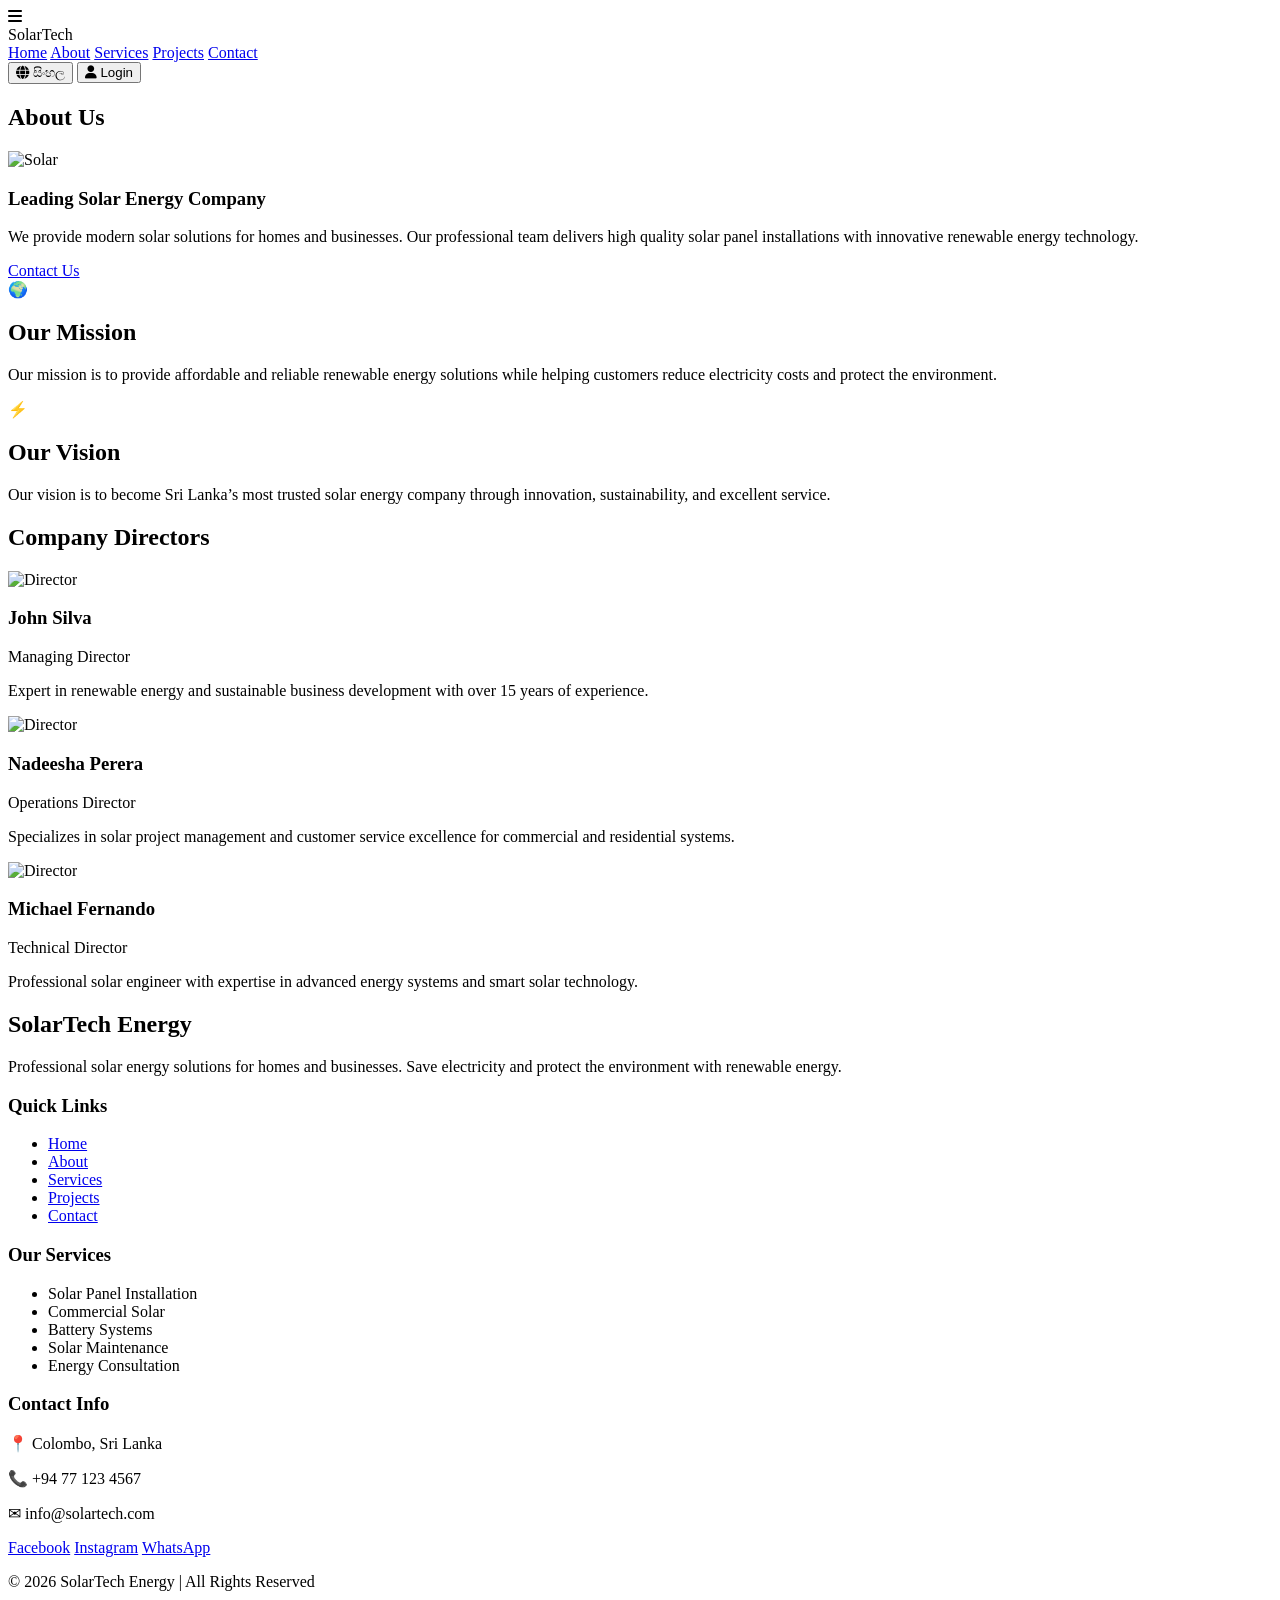
==== about.html @ 5d61673c "Add files via upload" ====
<!DOCTYPE html>
<html lang="en">
<head>
  <meta charset="UTF-8">
  <meta name="viewport" content="width=device-width, initial-scale=1.0">

  <title>SolarTech Energy - About</title>

  <!-- FONT AWESOME -->
  <link rel="stylesheet"
  href="https://cdnjs.cloudflare.com/ajax/libs/font-awesome/6.5.1/css/all.min.css">
<link rel="stylesheet" href="Css/about.css">
</head>

<body>



<!-- HEADER -->
<header>

  <!-- Mobile Menu -->
  <div class="menu-toggle" onclick="toggleMenu()">
    <i class="fa-solid fa-bars"></i>
  </div>

  <!-- Logo -->
  <div class="logo" id="logo">SolarTech</div>

  <!-- Navigation -->
  <nav id="navbar">
    <a href="index.html" id="nav-home">Home</a>
    <a href="about.html" id="nav-about">About</a>
    <a href="services.html" id="nav-services">Services</a>
    <a href="projects.html" id="nav-projects">Projects</a>
    <a href="contact.html" id="nav-contact">Contact</a>
  </nav>

  <!-- Right Buttons -->
  <div class="header-actions">

    <button class="lang-btn" id="lang-btn" onclick="toggleLanguage()">
      <i class="fa-solid fa-globe"></i> <span>සිංහල</span>
    </button>

    <button class="login-btn">
      <i class="fa-solid fa-user"></i>
      <span>Login</span>
    </button>

  </div>

</header>

<!-- ABOUT -->
<section id="about">

  <div class="section-title">
    <h2>About Us</h2>
  </div>

  <div class="about">

    <img src="https://images.unsplash.com/photo-1497440001374-f26997328c1b?q=80&w=1200&auto=format&fit=crop" alt="Solar">

    <div class="about-content">

      <h3>Leading Solar Energy Company</h3>

      <p>
        We provide modern solar solutions for homes and businesses.
        Our professional team delivers high quality solar panel
        installations with innovative renewable energy technology.
      </p>

      <a href="contact.html" class="btn">
        Contact Us
      </a>

    </div>

  </div>

</section>

<!-- MISSION & VISION -->
<section class="mission-vision">

  <div class="mv-card">

    <div class="mv-icon">🌍</div>

    <h2>Our Mission</h2>

    <p>
      Our mission is to provide affordable and reliable renewable
      energy solutions while helping customers reduce electricity costs
      and protect the environment.
    </p>

  </div>

  <div class="mv-card">

    <div class="mv-icon">⚡</div>

    <h2>Our Vision</h2>

    <p>
      Our vision is to become Sri Lanka’s most trusted solar energy
      company through innovation, sustainability, and excellent service.
    </p>

  </div>

</section>

<!-- DIRECTORS -->
<section class="directors">

  <div class="section-title">
    <h2>Company Directors</h2>
  </div>

  <div class="director-container">

    <!-- DIRECTOR -->
    <div class="director-card">

      <img src="https://randomuser.me/api/portraits/men/32.jpg" alt="Director">

      <h3>John Silva</h3>

      <span>Managing Director</span>

      <p>
        Expert in renewable energy and sustainable business development
        with over 15 years of experience.
      </p>

    </div>

    <!-- DIRECTOR -->
    <div class="director-card">

      <img src="https://randomuser.me/api/portraits/women/44.jpg" alt="Director">

      <h3>Nadeesha Perera</h3>

      <span>Operations Director</span>

      <p>
        Specializes in solar project management and customer service
        excellence for commercial and residential systems.
      </p>

    </div>

    <!-- DIRECTOR -->
    <div class="director-card">

      <img src="https://randomuser.me/api/portraits/men/75.jpg" alt="Director">

      <h3>Michael Fernando</h3>

      <span>Technical Director</span>

      <p>
        Professional solar engineer with expertise in advanced
        energy systems and smart solar technology.
      </p>

    </div>

  </div>

</section>

<!-- FOOTER -->
<footer class="footer">

  <div class="footer-container">

    <div class="footer-box">

      <h2>SolarTech Energy</h2>

      <p>
        Professional solar energy solutions for homes and businesses.
        Save electricity and protect the environment with renewable energy.
      </p>

    </div>

    <div class="footer-box">

      <h3>Quick Links</h3>

      <ul>
        <li><a href="index.html">Home</a></li>
        <li><a href="about.html">About</a></li>
        <li><a href="services.html">Services</a></li>
        <li><a href="projects.html">Projects</a></li>
        <li><a href="contact.html">Contact</a></li>
      </ul>

    </div>

    <div class="footer-box">

      <h3>Our Services</h3>

      <ul>
        <li>Solar Panel Installation</li>
        <li>Commercial Solar</li>
        <li>Battery Systems</li>
        <li>Solar Maintenance</li>
        <li>Energy Consultation</li>
      </ul>

    </div>

    <div class="footer-box">

      <h3>Contact Info</h3>

      <p>📍 Colombo, Sri Lanka</p>
      <p>📞 +94 77 123 4567</p>
      <p>✉ info@solartech.com</p>

      <div class="social-icons">
        <a href="#">Facebook</a>
        <a href="#">Instagram</a>
        <a href="#">WhatsApp</a>
      </div>

    </div>

  </div>

  <div class="footer-bottom">
    <p>© 2026 SolarTech Energy | All Rights Reserved</p>
  </div>

</footer>

<script src="Js/about.js"></script>
</body>
</html>
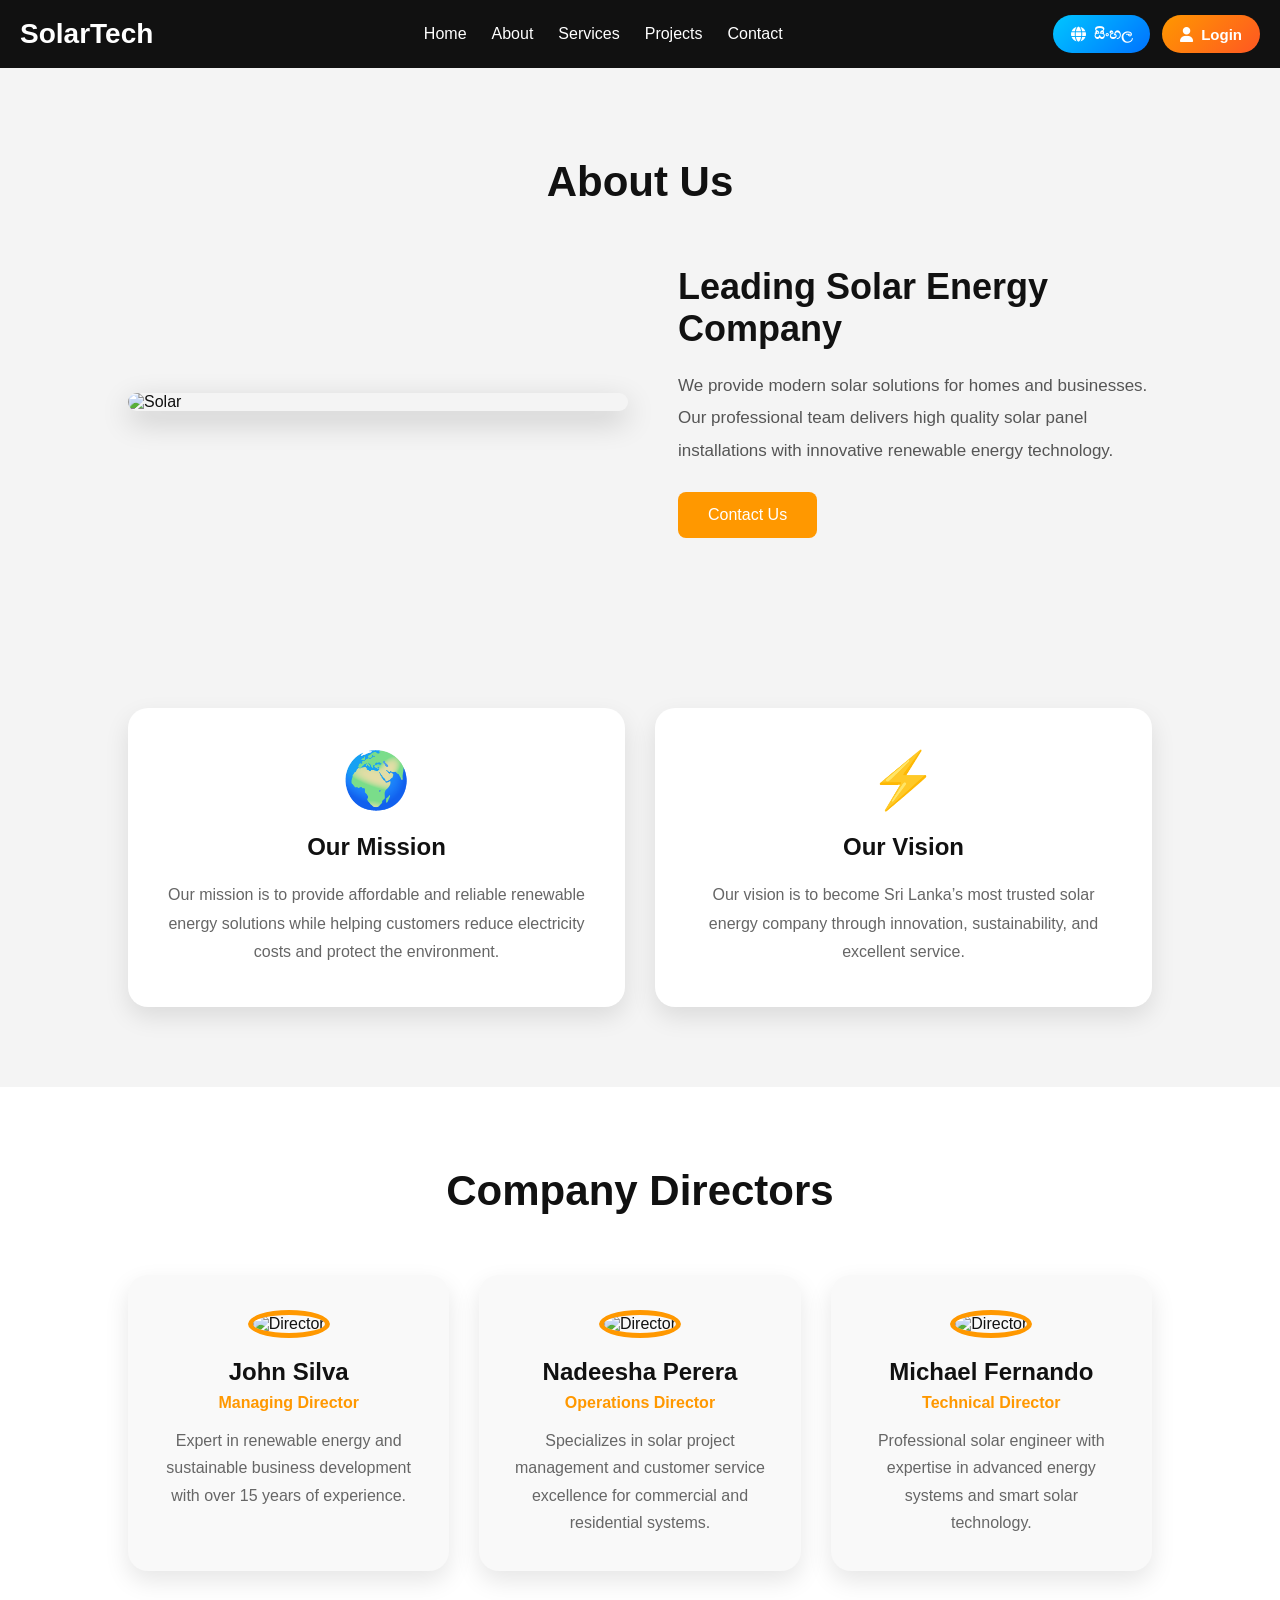
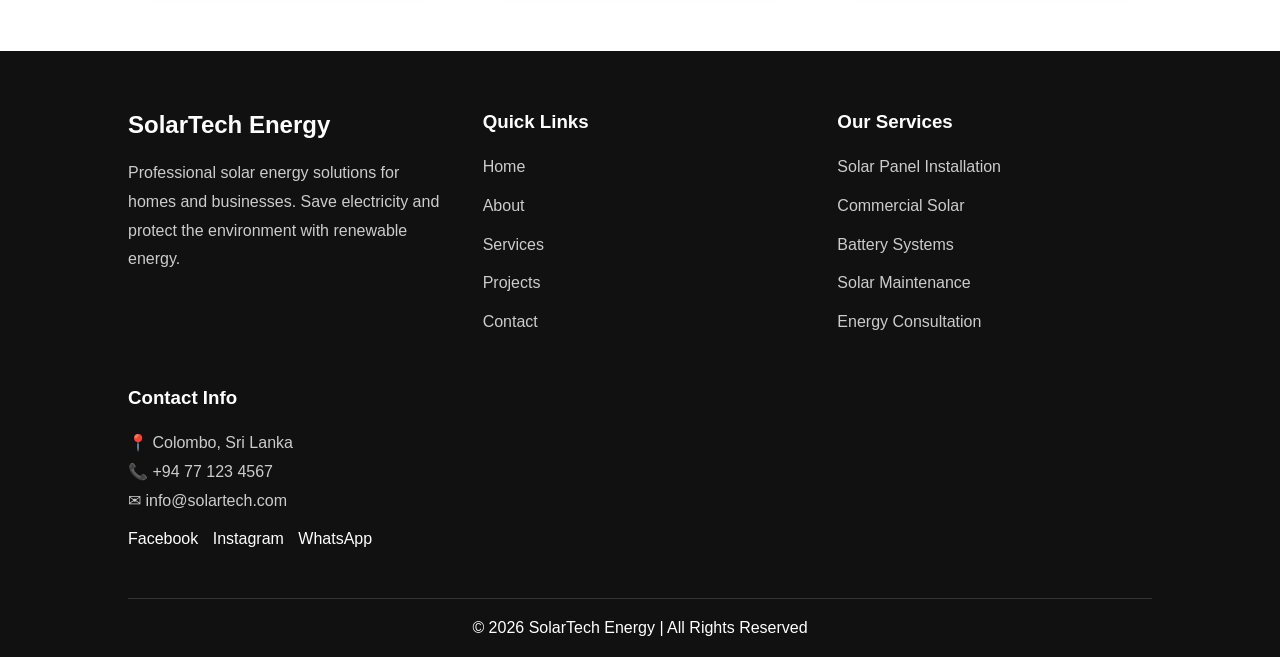
==== commit ef5c4203: "Update about.html" ====
--- a/about.html
+++ b/about.html
@@ -9,7 +9,7 @@
   <!-- FONT AWESOME -->
   <link rel="stylesheet"
   href="https://cdnjs.cloudflare.com/ajax/libs/font-awesome/6.5.1/css/all.min.css">
-<link rel="stylesheet" href="Css/about.css">
+<link rel="stylesheet" href="about.css">
 </head>
 
 <body>
@@ -246,4 +246,4 @@
 
 <script src="Js/about.js"></script>
 </body>
-</html>+</html>
--- a/about.css
+++ b/about.css
@@ -0,0 +1,482 @@
+*{
+  margin:0;
+  padding:0;
+  box-sizing:border-box;
+  font-family:Arial, sans-serif;
+}
+
+body{
+  background:#f4f4f4;
+  color:#111;
+}
+
+/* HEADER */
+header{
+  width:100%;
+  background:#111;
+  padding:15px 8%;
+
+  display:flex;
+  justify-content:space-between;
+  align-items:center;
+
+  position:sticky;
+  top:0;
+  z-index:1000;
+}
+
+.logo{
+  color:white;
+  font-size:28px;
+  font-weight:bold;
+}
+
+nav{
+  display:flex;
+  gap:25px;
+}
+
+nav a{
+  color:white;
+  text-decoration:none;
+  font-size:16px;
+  transition:0.3s;
+}
+
+nav a:hover{
+  color:#ff9800;
+}
+
+/* LANGUAGE BUTTON */
+.lang-btn{
+  padding:10px 18px;
+  border:none;
+  background:#ff9800;
+  color:white;
+  border-radius:6px;
+  cursor:pointer;
+  font-weight:bold;
+}
+
+/* ABOUT SECTION */
+#about{
+  padding:90px 10%;
+}
+
+.section-title{
+  text-align:center;
+  margin-bottom:60px;
+}
+
+.section-title h2{
+  font-size:42px;
+}
+
+.about{
+  display:flex;
+  align-items:center;
+  gap:50px;
+  flex-wrap:wrap;
+}
+
+.about img{
+  width:500px;
+  max-width:100%;
+  border-radius:20px;
+
+  box-shadow:0 10px 30px rgba(0,0,0,0.2);
+}
+
+.about-content{
+  flex:1;
+}
+
+.about-content h3{
+  font-size:36px;
+  margin-bottom:20px;
+}
+
+.about-content p{
+  font-size:17px;
+  line-height:1.9;
+  color:#555;
+}
+
+/* BUTTON */
+.btn{
+  display:inline-block;
+  margin-top:25px;
+  padding:14px 30px;
+
+  background:#ff9800;
+  color:white;
+
+  text-decoration:none;
+
+  border-radius:8px;
+
+  transition:0.3s;
+}
+
+.btn:hover{
+  background:#e68900;
+  transform:translateY(-3px);
+}
+
+/* MISSION & VISION */
+.mission-vision{
+  padding:80px 10%;
+
+  display:grid;
+  grid-template-columns:repeat(auto-fit,minmax(320px,1fr));
+  gap:30px;
+}
+
+.mv-card{
+  background:white;
+  padding:40px;
+
+  border-radius:20px;
+
+  text-align:center;
+
+  box-shadow:0 10px 25px rgba(0,0,0,0.1);
+
+  transition:0.4s;
+}
+
+.mv-card:hover{
+  transform:translateY(-10px);
+}
+
+.mv-icon{
+  font-size:55px;
+  margin-bottom:20px;
+}
+
+.mv-card h2{
+  margin-bottom:20px;
+}
+
+.mv-card p{
+  color:#666;
+  line-height:1.8;
+}
+
+/* DIRECTORS */
+.directors{
+  padding:80px 10%;
+  background:#fff;
+}
+
+.director-container{
+  display:grid;
+  grid-template-columns:repeat(auto-fit,minmax(280px,1fr));
+  gap:30px;
+}
+
+.director-card{
+  background:#f9f9f9;
+  padding:35px;
+
+  border-radius:20px;
+
+  text-align:center;
+
+  box-shadow:0 10px 25px rgba(0,0,0,0.1);
+
+  transition:0.4s;
+}
+
+.director-card:hover{
+  transform:translateY(-10px);
+}
+
+.director-card img{
+  width:130px;
+  height:130px;
+
+  object-fit:cover;
+
+  border-radius:50%;
+
+  border:5px solid #ff9800;
+
+  margin-bottom:20px;
+}
+
+.director-card h3{
+  font-size:24px;
+  margin-bottom:8px;
+}
+
+.director-card span{
+  color:#ff9800;
+  font-weight:bold;
+  display:block;
+  margin-bottom:15px;
+}
+
+.director-card p{
+  color:#666;
+  line-height:1.7;
+}
+
+/* FOOTER */
+.footer{
+  background:#111;
+  color:white;
+  padding:60px 10% 20px;
+}
+
+.footer-container{
+  display:grid;
+  grid-template-columns:repeat(auto-fit,minmax(250px,1fr));
+  gap:40px;
+}
+
+.footer-box h2,
+.footer-box h3{
+  margin-bottom:20px;
+}
+
+.footer-box p,
+.footer-box li{
+  color:#ccc;
+  line-height:1.8;
+}
+
+.footer-box ul{
+  list-style:none;
+}
+
+.footer-box ul li{
+  margin-bottom:10px;
+}
+
+.footer-box ul li a{
+  color:#ccc;
+  text-decoration:none;
+}
+
+.footer-box ul li a:hover{
+  color:#ff9800;
+}
+
+.social-icons{
+  margin-top:15px;
+}
+
+.social-icons a{
+  display:inline-block;
+  margin-right:10px;
+  color:white;
+  text-decoration:none;
+}
+
+.social-icons a:hover{
+  color:#ff9800;
+}
+
+.footer-bottom{
+  text-align:center;
+  margin-top:50px;
+  padding-top:20px;
+  border-top:1px solid #333;
+}
+
+header{
+  background:#111;
+  color:white;
+  padding:15px 20px;
+  display:flex;
+  align-items:center;
+  justify-content:space-between;
+  position:relative;
+}
+
+.logo{
+  font-size:28px;
+  font-weight:bold;
+}
+
+/* Navigation */
+nav{
+  display:flex;
+  gap:25px;
+}
+
+nav a{
+  color:white;
+  text-decoration:none;
+  transition:0.3s;
+}
+
+nav a:hover{
+  color:#ff9800;
+}
+
+/* Right Buttons */
+.header-actions{
+  display:flex;
+  gap:12px;
+}
+
+/* Modern Buttons */
+.lang-btn,
+.login-btn{
+  display:flex;
+  align-items:center;
+  gap:8px;
+
+  padding:10px 18px;
+
+  border:none;
+  border-radius:50px;
+
+  cursor:pointer;
+
+  font-size:15px;
+  font-weight:600;
+
+  transition:0.3s;
+}
+
+/* Language Button */
+.lang-btn{
+  background:linear-gradient(135deg,#00c6ff,#0072ff);
+  color:white;
+}
+
+.lang-btn:hover{
+  transform:translateY(-3px);
+  box-shadow:0 8px 20px rgba(0,114,255,.4);
+}
+
+/* Login Button */
+.login-btn{
+  background:linear-gradient(135deg,#ff9800,#ff5722);
+  color:white;
+}
+
+.login-btn:hover{
+  transform:translateY(-3px);
+  box-shadow:0 8px 20px rgba(255,87,34,.4);
+}
+
+/* Menu Icon */
+.menu-toggle{
+  display:none;
+  font-size:28px;
+  cursor:pointer;
+  color:white;
+}
+
+/* Mobile */
+@media(max-width:768px){
+
+  .menu-toggle{
+    display:block;
+    position:absolute;
+    left:15px;
+    top:50%;
+    transform:translateY(-50%);
+  }
+
+  .logo{
+    margin-left:45px;
+    font-size:24px;
+  }
+
+  nav{
+    display:none;
+    flex-direction:column;
+    position:absolute;
+    top:70px;
+    left:0;
+    width:100%;
+    background:#111;
+    padding:20px 0;
+    text-align:center;
+  }
+
+  nav.show{
+    display:flex;
+  }
+
+  nav a{
+    padding:12px;
+    border-bottom:1px solid #333;
+  }
+
+  .header-actions{
+    gap:8px;
+  }
+
+  /* Hide text on mobile */
+  .lang-btn span,
+  .login-btn span{
+    display:none;
+  }
+
+  .lang-btn,
+  .login-btn{
+    width:42px;
+    height:42px;
+    padding:0;
+    justify-content:center;
+    border-radius:50%;
+  }
+}
+/* Header */
+header{
+    background:#111;
+    padding:15px 20px;
+    display:flex;
+    align-items:center;
+    justify-content:space-between;
+    position:relative;
+}
+
+/* Right Side Buttons */
+
+
+/* Mobile */
+@media (max-width:768px){
+
+    .menu-toggle{
+        position:absolute;
+        left:15px;
+        top:50%;
+        transform:translateY(-50%);
+    }
+
+    .header-actions{
+        position:absolute;
+        right:15px;
+        top:50%;
+        transform:translateY(-50%);
+    }
+
+    .lang-btn span,
+    .login-btn span{
+        display:none;
+    }
+
+    .lang-btn,
+    .login-btn{
+        width:40px;
+        height:40px;
+        padding:0;
+
+        display:flex;
+        justify-content:center;
+        align-items:center;
+
+        border-radius:50%;
+    }
+
+    .logo{
+        margin:auto;
+    }
+}
